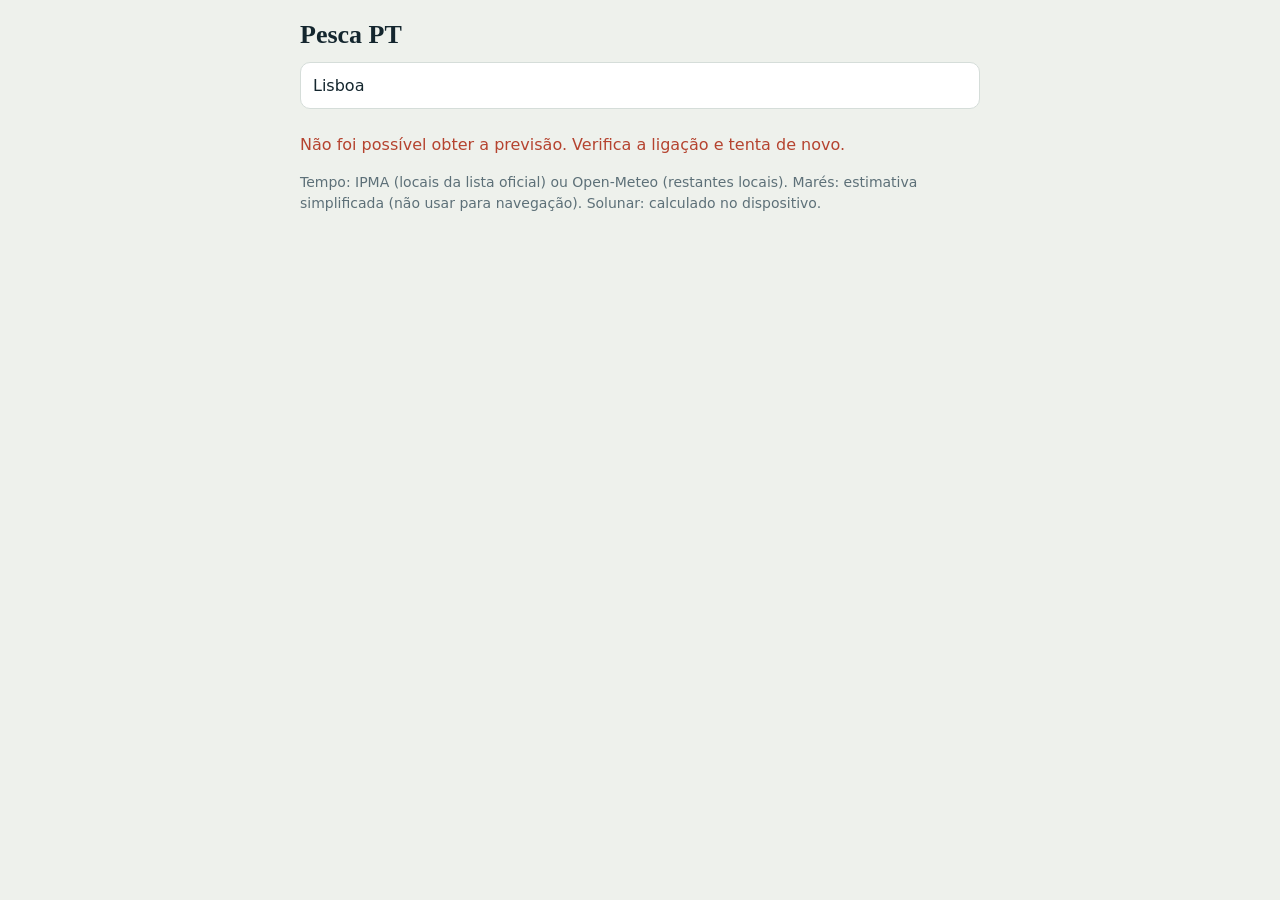
==== index.html @ e8a42cdc "Add files via upload" ====
<!DOCTYPE html>
<html lang="pt-PT">
<head>
<meta charset="utf-8">
<meta name="viewport" content="width=device-width, initial-scale=1, viewport-fit=cover">
<meta name="apple-mobile-web-app-capable" content="yes">
<title>Pesca PT</title>
<style>
:root{color-scheme:light dark;--bg:#eef1ec;--card:#fff;--ink:#14262e;--mute:#5d7078;--line:#d5ddd9;--accent:#0e6e78;--major:#e0a82e;--minor:#5fa8a0;--tide:#0e6e78;--bad:#b5432f}
@media (prefers-color-scheme:dark){:root{--bg:#0d1a20;--card:#15262e;--ink:#e6efe9;--mute:#8fa5ac;--line:#243a44;--accent:#5cc3cc;--major:#e8b84a;--minor:#4b948d;--tide:#5cc3cc;--bad:#e07a62}}
*{box-sizing:border-box}
body{margin:0;background:var(--bg);color:var(--ink);font:16px/1.45 -apple-system,"Segoe UI",system-ui,sans-serif;padding:max(14px,env(safe-area-inset-top)) 14px max(24px,env(safe-area-inset-bottom))}
main{max-width:680px;margin:0 auto}
h1{font:700 26px Georgia,"Iowan Old Style",serif;margin:6px 0 12px}
h2{font:600 17px Georgia,serif;margin:0 0 10px}
.card{background:var(--card);border:1px solid var(--line);border-radius:14px;padding:14px;margin:12px 0}
input{width:100%;font:inherit;padding:11px 12px;border-radius:10px;border:1px solid var(--line);background:var(--card);color:var(--ink)}
#res{display:flex;flex-wrap:wrap;gap:6px;margin-top:8px}
#res button,.day{font:inherit;border:1px solid var(--line);background:var(--card);color:var(--ink);border-radius:9px;padding:6px 10px;cursor:pointer}
.days{display:flex;gap:6px;overflow-x:auto;padding-bottom:4px}
.day{flex:0 0 auto;text-align:center;min-width:64px}
.day[aria-pressed=true]{background:var(--accent);color:var(--bg);border-color:var(--accent)}
.day small{display:block;opacity:.8}
.row{display:flex;justify-content:space-between;gap:10px;padding:5px 0;border-bottom:1px solid var(--line)}
.row:last-child{border:0}
.big{font:700 34px Georgia,serif}
.mute{color:var(--mute);font-size:14px}
.score{display:flex;align-items:center;gap:14px}
.ring{font:700 30px Georgia,serif;width:74px;height:74px;border-radius:50%;display:grid;place-items:center;border:5px solid var(--major)}
svg{width:100%;height:auto;display:block}
svg text{fill:var(--mute);font-size:10px}
.err{color:var(--bad)}
</style>
</head>
<body>
<main>
<h1>Pesca PT</h1>
<input id="q" placeholder="Procurar qualquer local (ex.: Porto Martins, Peniche)" autocomplete="off">
<div id="res"></div>
<div id="app"><p class="mute">A carregar locais do IPMA…</p></div>
<p class="mute">Tempo: IPMA (locais da lista oficial) ou Open-Meteo (restantes locais). Marés: estimativa simplificada (não usar para navegação). Solunar: calculado no dispositivo.</p>
</main>
<script>
const API='https://api.ipma.pt/open-data/';
const R=Math.PI/180,DAY=864e5,OBL=R*23.4397,P2=2*Math.PI,MIN5=3e5;
let locs=[],types={},winds={},cur=null,fc=[],sel=0,TZ='Europe/Lisbon',SRC='';

/* ---------- astronomia (formulas tipo SunCalc) ---------- */
const jd=t=>t/DAY-0.5+2440588-2451545;
const RA=(l,b)=>Math.atan2(Math.sin(l)*Math.cos(OBL)-Math.tan(b)*Math.sin(OBL),Math.cos(l));
const DEC=(l,b)=>Math.asin(Math.sin(b)*Math.cos(OBL)+Math.cos(b)*Math.sin(OBL)*Math.sin(l));
function state(t,lat,lon){
  const d=jd(t),M=R*(357.5291+0.98560028*d);
  const SL=M+R*(1.9148*Math.sin(M)+0.02*Math.sin(2*M))+R*102.9372+Math.PI;
  const L=R*(218.316+13.176396*d),Mm=R*(134.963+13.064993*d),F=R*(93.272+13.22935*d);
  const ml=L+R*6.289*Math.sin(Mm),mb=R*5.128*Math.sin(F);
  const st=R*(280.16+360.9856235*d)+R*lon,p=R*lat;
  const alt=(H,dc)=>Math.asin(Math.sin(p)*Math.sin(dc)+Math.cos(p)*Math.cos(dc)*Math.cos(H));
  const mH=(((st-RA(ml,mb))%P2)+P2)%P2, sH=st-RA(SL,0);
  return{mH,mAlt:alt(mH,DEC(ml,mb)),sAlt:alt(sH,DEC(SL,0)),el:ml-SL};
}
function dayData(day0,lat,lon){
  const ev={up:[],lo:[],mr:[],ms:[],sr:null,ss:null},tide=[],mh=R*0.125,sh=-R*0.833;
  let p=null;
  for(let i=0;i<=288;i++){
    const t=day0+i*MIN5,s=state(t,lat,lon);
    if(p){
      const at=f=>p.t+f*MIN5;
      if(p.mH>5&&s.mH<1)ev.up.push(at((P2-p.mH)/(s.mH+P2-p.mH)));
      if(p.mH<Math.PI&&s.mH>=Math.PI)ev.lo.push(at((Math.PI-p.mH)/(s.mH-p.mH)));
      if(p.mAlt<mh&&s.mAlt>=mh)ev.mr.push(at((mh-p.mAlt)/(s.mAlt-p.mAlt)));
      if(p.mAlt>=mh&&s.mAlt<mh)ev.ms.push(at((p.mAlt-mh)/(p.mAlt-s.mAlt)));
      if(p.sAlt<sh&&s.sAlt>=sh)ev.sr=at((sh-p.sAlt)/(s.sAlt-p.sAlt));
      if(p.sAlt>=sh&&s.sAlt<sh)ev.ss=at((p.sAlt-sh)/(p.sAlt-s.sAlt));
    }
    // mare estimada: componente lunar semi-diurna, amplitude modulada pela fase (sizigias/quadraturas)
    const A=1.2+0.55*Math.cos(2*s.el);
    tide.push({t,h:2+A*Math.cos(2*(s.mH-0.6))});
    s.t=t;p=s;
  }
  const mid=state(day0+DAY/2,lat,lon);
  return{ev,tide,el:mid.el};
}
function phaseInfo(el){
  const f=(((el/P2)%1)+1)%1,n=['Lua nova','Crescente','Quarto crescente','Gibosa crescente','Lua cheia','Gibosa minguante','Quarto minguante','Minguante'];
  return{emoji:'🌑🌒🌓🌔🌕🌖🌗🌘'[Math.round(f*8)%8],name:n[Math.round(f*8)%8],illum:Math.round((1-Math.cos(el))/2*100)};
}
function solunar(dd){
  const {ev,el}=dd,per=[];
  [...ev.up,...ev.lo].forEach(t=>per.push({a:t-36e5,b:t+36e5,k:'Maior'}));
  [...ev.mr,...ev.ms].forEach(t=>per.push({a:t-18e5,b:t+18e5,k:'Menor'}));
  const sunT=[ev.sr,ev.ss].filter(Boolean);
  let score=45+35*Math.abs(Math.cos(el));
  per.forEach(x=>{x.sun=sunT.some(s=>s>x.a-36e5&&s<x.b+36e5);if(x.sun)score+=x.k=='Maior'?10:5});
  per.sort((a,b)=>a.a-b.a);
  return{per,score:Math.min(100,Math.round(score))};
}
function extremes(tide){
  const o=[];
  for(let i=1;i<tide.length-1;i++){
    const a=tide[i-1].h,b=tide[i].h,c=tide[i+1].h;
    if(b>a&&b>=c)o.push({t:tide[i].t,k:'Preia-mar'});
    if(b<a&&b<=c)o.push({t:tide[i].t,k:'Baixa-mar'});
  }
  return o;
}

/* ---------- apresentacao ---------- */
const fmt=t=>new Date(t).toLocaleTimeString('pt-PT',{hour:'2-digit',minute:'2-digit',timeZone:TZ});
const tzFor=(lat,lon)=>lon<-24?'Atlantic/Azores':(lat<34&&lon>-18)?'Atlantic/Madeira':'Europe/Lisbon';
function tzOff(t,tz){const p=new Intl.DateTimeFormat('en-US',{timeZone:tz,hourCycle:'h23',year:'numeric',month:'numeric',day:'numeric',hour:'numeric',minute:'numeric',second:'numeric'}).formatToParts(new Date(t)).reduce((o,x)=>(o[x.type]=+x.value,o),{});return Date.UTC(p.year,p.month-1,p.day,p.hour,p.minute,p.second)-Math.floor(t/1000)*1000}
function dayStart(s,tz){const [y,m,d]=s.split('-').map(Number),g=Date.UTC(y,m-1,d);let t=g-tzOff(g,tz);return g-tzOff(t,tz)}
const dir=d=>['N','NE','E','SE','S','SO','O','NO'][Math.round(d/45)%8];
function wmo(c){return c==0?['☀️','Céu limpo']:c==1?['🌤️','Pouco nublado']:c==2?['⛅','Parcialmente nublado']:c==3?['☁️','Nublado']:[45,48].includes(c)?['🌫️','Nevoeiro']:c<60?['🌦️','Chuvisco']:c<70?['🌧️','Chuva']:c<80?['❄️','Neve']:c<90?['🌦️','Aguaceiros']:['⛈️','Trovoada']}
const emoji=id=>id==1?'☀️':[2,3,25].includes(id)?'🌤️':[4,5,24,27].includes(id)?'☁️':[6,7,12,13].includes(id)?'🌦️':id>=8&&id<=15?'🌧️':[16,17,26].includes(id)?'🌫️':[19,20,23].includes(id)?'⛈️':[18,21,22].includes(id)?'❄️':'🌥️';
const $=id=>document.getElementById(id);
async function get(u){const r=await fetch(API+u);if(!r.ok)throw new Error(r.status);return r.json()}

function chart(day0,dd,sl,today){
  const x=t=>20+(t-day0)/DAY*600,hs=dd.tide.map(p=>p.h),mn=Math.min(...hs),mx=Math.max(...hs);
  const y=h=>150-(h-mn)/((mx-mn)||1)*115;
  let s='<svg viewBox="0 0 640 180" role="img" aria-label="Maré estimada e períodos solunares">';
  sl.per.forEach(p=>{s+=`<rect x="${x(p.a)}" y="12" width="${x(p.b)-x(p.a)}" height="138" fill="var(--${p.k=='Maior'?'major':'minor'})" opacity="${p.k=='Maior'?.35:.28}"/>`});
  s+=`<polyline fill="none" stroke="var(--tide)" stroke-width="2.5" points="${dd.tide.map(p=>x(p.t).toFixed(1)+','+y(p.h).toFixed(1)).join(' ')}"/>`;
  for(let h=0;h<=24;h+=3)s+=`<text x="${20+h*25}" y="170" text-anchor="middle">${String(h%24).padStart(2,'0')}h</text>`;
  [[dd.ev.sr,'☀↑'],[dd.ev.ss,'☀↓']].forEach(([t,l])=>{if(t)s+=`<text x="${x(t)}" y="9" text-anchor="middle">${l}</text>`});
  if(today){const n=Date.now();if(n>day0&&n<day0+DAY)s+=`<line x1="${x(n)}" x2="${x(n)}" y1="12" y2="150" stroke="var(--bad)" stroke-width="1.5" stroke-dasharray="4 3"/>`}
  return s+'</svg>';
}

function render(){
  if(!cur)return;
  const f=fc[sel],day0=dayStart(f.forecastDate,TZ);
  const lat=cur.lat,lon=cur.lon,dd=dayData(day0,lat,lon),sl=solunar(dd),ph=phaseInfo(dd.el);
  const ex=extremes(dd.tide),today=sel==0;
  const days=fc.map((d,i)=>{const dt=new Date(d.forecastDate+'T12:00:00');
    return `<button class="day" aria-pressed="${i==sel}" data-i="${i}">${d.icon}<small>${dt.toLocaleDateString('pt-PT',{weekday:'short'})} ${dt.getDate()}</small></button>`}).join('');
  const label=sl.score>=75?'Muito boa':sl.score>=60?'Boa':sl.score>=45?'Razoável':'Fraca';
  $('app').innerHTML=`
  <div class="card"><h2>${cur.name}</h2><div class="mute" style="margin:-6px 0 8px">${cur.sub?cur.sub+' · ':''}fonte: ${SRC}</div><div class="days">${days}</div></div>
  <div class="card"><div style="display:flex;justify-content:space-between;align-items:center">
    <div><div class="big">${Math.round(f.tMax)}° <span class="mute">/ ${Math.round(f.tMin)}°</span></div><div>${f.desc}</div></div>
    <div style="font-size:52px">${f.icon}</div></div>
    <div class="row"><span>Vento</span><span>${f.wind}</span></div>
    <div class="row"><span>Probabilidade de chuva</span><span>${f.rain==null?'—':Math.round(f.rain)+'%'}</span></div></div>
  <div class="card"><h2>Pesca (teoria solunar)</h2>
    <div class="score"><div class="ring">${sl.score}</div><div><strong>${label}</strong><div class="mute">${ph.emoji} ${ph.name} · ${ph.illum}% iluminada</div></div></div>
    ${sl.per.map(p=>`<div class="row"><span>${p.k=='Maior'?'Período maior':'Período menor'}${p.sun?' ⭐':''}</span><span>${fmt(p.a)} – ${fmt(p.b)}</span></div>`).join('')}
    <p class="mute">⭐ coincide com o nascer ou o pôr do sol, o que reforça a janela.</p>
    <div class="row"><span>Nascer / pôr do sol</span><span>${dd.ev.sr?fmt(dd.ev.sr):'—'} / ${dd.ev.ss?fmt(dd.ev.ss):'—'}</span></div></div>
  <div class="card"><h2>Marés estimadas e janelas</h2>${chart(day0,dd,sl,today)}
    <p class="mute">Faixa dourada: período maior. Faixa verde: período menor. Linha azul: maré.</p>
    ${ex.map(e=>`<div class="row"><span>${e.k}</span><span>${fmt(e.t)}</span></div>`).join('')}</div>`;
  document.querySelectorAll('.day').forEach(b=>b.onclick=()=>{sel=+b.dataset.i;render()});
}

async function ipmaFc(id){
  const d=(await get(`forecast/meteorology/cities/daily/${id}.json`)).data;SRC='IPMA';
  return d.map(f=>({forecastDate:f.forecastDate,tMin:+f.tMin,tMax:+f.tMax,rain:+f.precipitaProb,desc:types[f.idWeatherType]||'—',icon:emoji(f.idWeatherType),wind:`${f.predWindDir} · ${winds[f.classWindSpeed]||'—'}`}));
}
async function omFc(l){
  const r=await fetch(`https://api.open-meteo.com/v1/forecast?latitude=${l.lat}&longitude=${l.lon}&daily=weather_code,temperature_2m_max,temperature_2m_min,precipitation_probability_max,wind_speed_10m_max,wind_direction_10m_dominant&timezone=${encodeURIComponent(l.tz)}&forecast_days=10`);
  if(!r.ok)throw new Error(r.status);
  const d=(await r.json()).daily;SRC='Open-Meteo';
  return d.time.map((t,i)=>{const w=wmo(d.weather_code[i]);return{forecastDate:t,tMin:d.temperature_2m_min[i],tMax:d.temperature_2m_max[i],rain:d.precipitation_probability_max[i],desc:w[1],icon:w[0],wind:`${dir(d.wind_direction_10m_dominant[i])} · ${Math.round(d.wind_speed_10m_max[i])} km/h`}});
}
async function pick(l){
  cur=l;sel=0;TZ=l.tz;$('res').innerHTML='';$('q').value=l.name;
  try{localStorage.setItem('loc2',JSON.stringify(l))}catch(e){}
  $('app').innerHTML='<p class="mute">A carregar previsão…</p>';
  let f=null;
  if(l.ipma){try{f=await ipmaFc(l.ipma)}catch(e){}}
  if(!f){try{f=await omFc(l)}catch(e){$('app').innerHTML='<p class="err">Não foi possível obter a previsão. Verifica a ligação e tenta de novo.</p>';return}}
  fc=f;render();
}
const norm=s=>s.normalize('NFD').replace(/[\u0300-\u036f]/g,'').toLowerCase();
function show(arr){
  $('res').innerHTML='';
  arr.forEach(l=>{const b=document.createElement('button');b.textContent=l.name+(l.sub?' · '+l.sub:'');b.onclick=()=>pick(l);$('res').appendChild(b)});
}
async function geo(raw,local){
  try{
    const r=await fetch(`https://geocoding-api.open-meteo.com/v1/search?name=${encodeURIComponent(raw)}&count=10&language=pt&countryCode=PT`);
    const j=await r.json();
    if($('q').value.trim()!==raw)return;
    const g=(j.results||[]).map(x=>({name:x.name,sub:[x.admin2,x.admin1].filter(Boolean).join(', '),lat:x.latitude,lon:x.longitude,tz:x.timezone||tzFor(x.latitude,x.longitude)}));
    show([...local,...g]);
    if(!local.length&&!g.length)$('res').innerHTML='<span class="mute">Sem resultados.</span>';
  }catch(e){}
}
let tm;
$('q').oninput=e=>{
  clearTimeout(tm);
  const raw=e.target.value.trim(),v=norm(raw);
  const local=v?locs.filter(l=>norm(l.name).includes(v)).slice(0,4):[];
  show(local);
  if(raw.length>=2)tm=setTimeout(()=>geo(raw,local),350);
};
(async()=>{
  const opt=async u=>{try{return(await get(u)).data}catch(e){return[]}};
  const [L,T,W]=await Promise.all([opt('distrits-islands.json'),opt('weather-type-classe.json'),opt('wind-speed-daily-classe.json')]);
  locs=L.map(l=>({name:l.local,sub:'IPMA',lat:+l.latitude,lon:+l.longitude,ipma:l.globalIdLocal,tz:tzFor(+l.latitude,+l.longitude)})).sort((a,b)=>a.name.localeCompare(b.name,'pt'));
  T.forEach(t=>types[+t.idWeatherType]=t.descWeatherTypePT);
  W.forEach(w=>winds[w.classWindSpeed]=w.descClassWindSpeedDailyPT);
  let last=null;try{last=JSON.parse(localStorage.getItem('loc2'))}catch(e){}
  pick(last||locs.find(l=>l.ipma==1110600)||{name:'Lisboa',sub:'',lat:38.72,lon:-9.14,tz:'Europe/Lisbon'});
})();
</script>
</body>
</html>
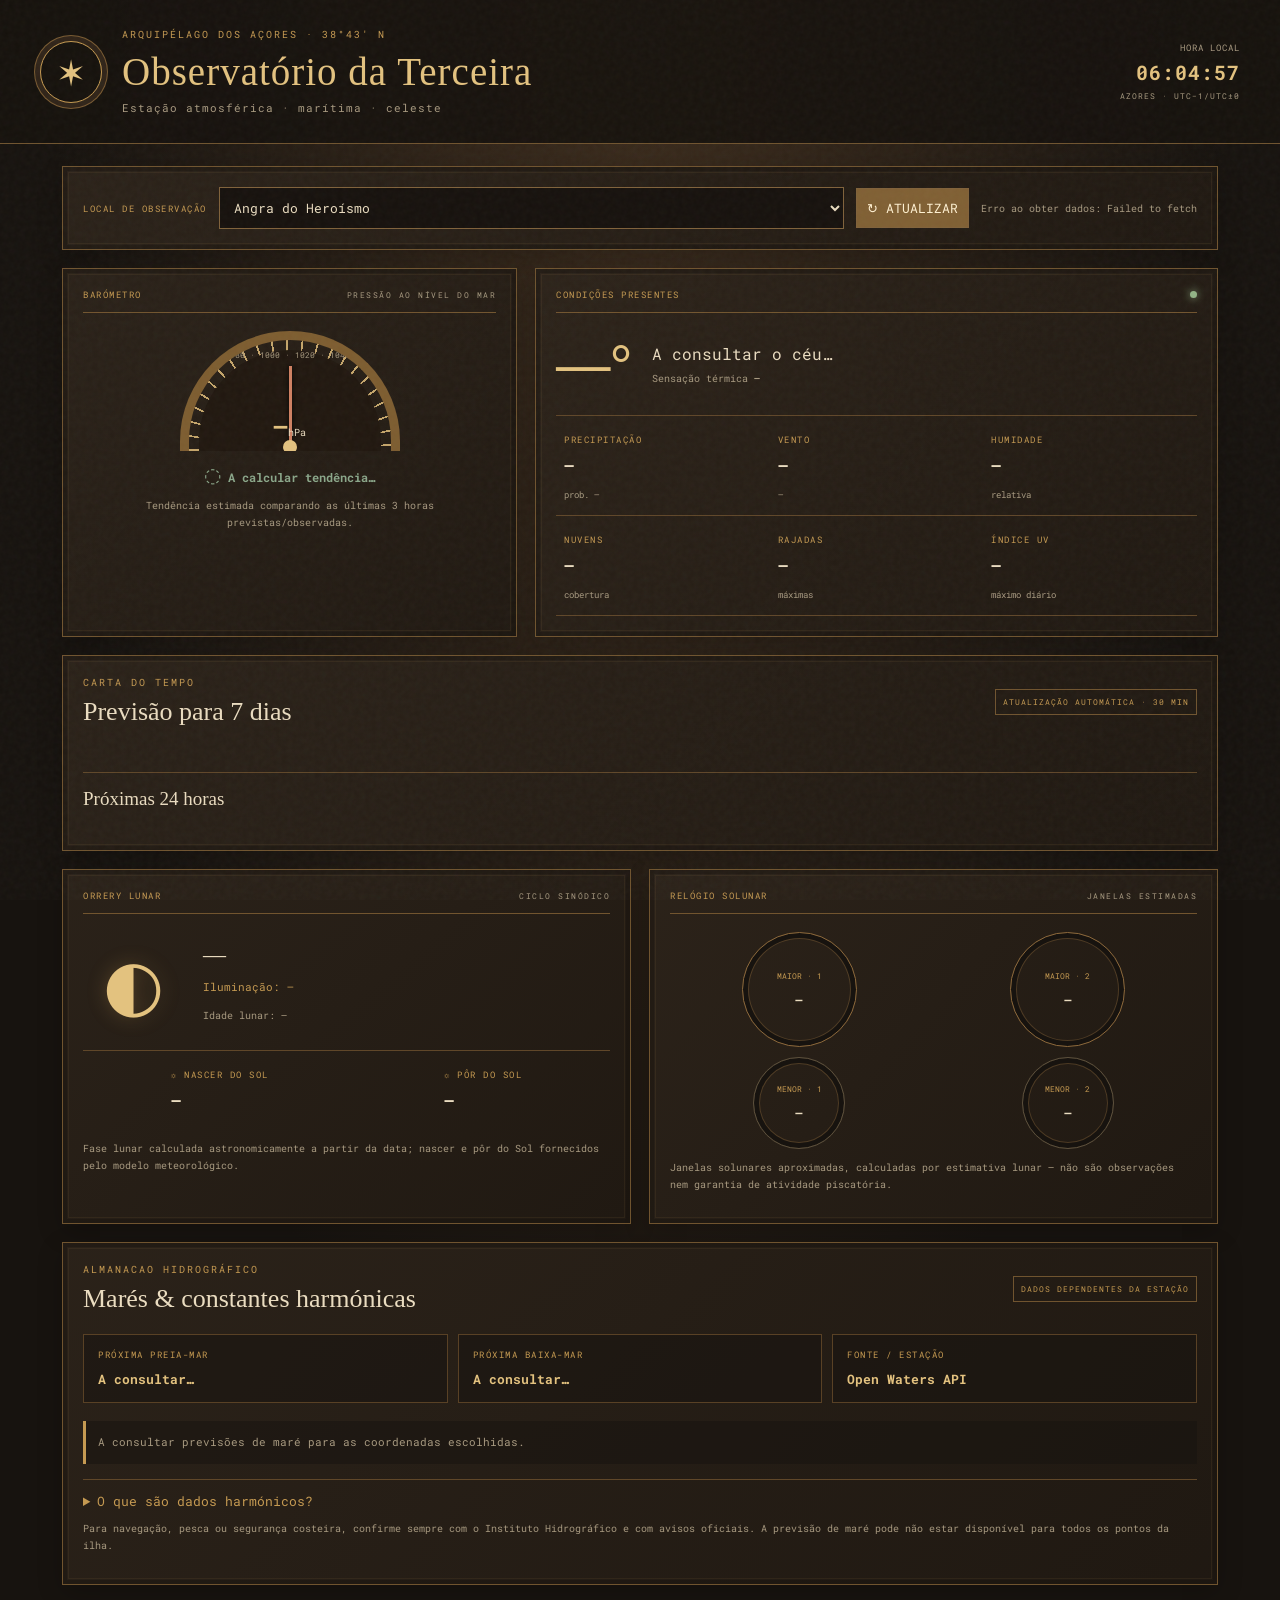
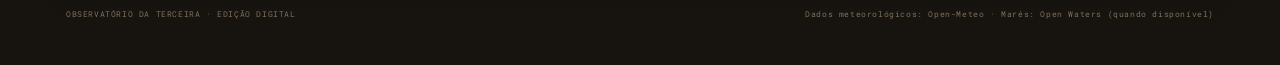
==== commit e13a9437: "Add files via upload" ====
--- a/index.html
+++ b/index.html
@@ -1,210 +1,78 @@
-<!DOCTYPE html>
+<!doctype html>
 <html lang="pt-PT">
 <head>
-<meta charset="utf-8">
-<meta name="viewport" content="width=device-width, initial-scale=1, viewport-fit=cover">
-<meta name="apple-mobile-web-app-capable" content="yes">
-<title>Pesca PT</title>
-<style>
-:root{color-scheme:light dark;--bg:#eef1ec;--card:#fff;--ink:#14262e;--mute:#5d7078;--line:#d5ddd9;--accent:#0e6e78;--major:#e0a82e;--minor:#5fa8a0;--tide:#0e6e78;--bad:#b5432f}
-@media (prefers-color-scheme:dark){:root{--bg:#0d1a20;--card:#15262e;--ink:#e6efe9;--mute:#8fa5ac;--line:#243a44;--accent:#5cc3cc;--major:#e8b84a;--minor:#4b948d;--tide:#5cc3cc;--bad:#e07a62}}
-*{box-sizing:border-box}
-body{margin:0;background:var(--bg);color:var(--ink);font:16px/1.45 -apple-system,"Segoe UI",system-ui,sans-serif;padding:max(14px,env(safe-area-inset-top)) 14px max(24px,env(safe-area-inset-bottom))}
-main{max-width:680px;margin:0 auto}
-h1{font:700 26px Georgia,"Iowan Old Style",serif;margin:6px 0 12px}
-h2{font:600 17px Georgia,serif;margin:0 0 10px}
-.card{background:var(--card);border:1px solid var(--line);border-radius:14px;padding:14px;margin:12px 0}
-input{width:100%;font:inherit;padding:11px 12px;border-radius:10px;border:1px solid var(--line);background:var(--card);color:var(--ink)}
-#res{display:flex;flex-wrap:wrap;gap:6px;margin-top:8px}
-#res button,.day{font:inherit;border:1px solid var(--line);background:var(--card);color:var(--ink);border-radius:9px;padding:6px 10px;cursor:pointer}
-.days{display:flex;gap:6px;overflow-x:auto;padding-bottom:4px}
-.day{flex:0 0 auto;text-align:center;min-width:64px}
-.day[aria-pressed=true]{background:var(--accent);color:var(--bg);border-color:var(--accent)}
-.day small{display:block;opacity:.8}
-.row{display:flex;justify-content:space-between;gap:10px;padding:5px 0;border-bottom:1px solid var(--line)}
-.row:last-child{border:0}
-.big{font:700 34px Georgia,serif}
-.mute{color:var(--mute);font-size:14px}
-.score{display:flex;align-items:center;gap:14px}
-.ring{font:700 30px Georgia,serif;width:74px;height:74px;border-radius:50%;display:grid;place-items:center;border:5px solid var(--major)}
-svg{width:100%;height:auto;display:block}
-svg text{fill:var(--mute);font-size:10px}
-.err{color:var(--bad)}
-</style>
+<meta charset="utf-8"><meta name="viewport" content="width=device-width,initial-scale=1">
+<meta name="theme-color" content="#211811">
+<title>Observatório da Terceira — Estação Atmosférica</title>
+<link rel="preconnect" href="https://fonts.googleapis.com">
+<link href="https://fonts.googleapis.com/css2?family=IM+Fell+English+SC&family=Roboto+Mono:wght@400;600&display=swap" rel="stylesheet">
+<link rel="stylesheet" href="style.css">
 </head>
 <body>
+<div class="grain"></div>
+<header class="top">
+  <div class="sigil">✶</div><div><p class="eyebrow">ARQUIPÉLAGO DOS AÇORES · 38°43′ N</p><h1>Observatório da Terceira</h1><p class="subtitle">Estação atmosférica · marítima · celeste</p></div>
+  <div class="clockbox"><span>HORA LOCAL</span><strong id="clock">—</strong><small>AZORES · UTC−1/UTC±0</small></div>
+</header>
 <main>
-<h1>Pesca PT</h1>
-<input id="q" placeholder="Procurar qualquer local (ex.: Porto Martins, Peniche)" autocomplete="off">
-<div id="res"></div>
-<div id="app"><p class="mute">A carregar locais do IPMA…</p></div>
-<p class="mute">Tempo: IPMA (locais da lista oficial) ou Open-Meteo (restantes locais). Marés: estimativa simplificada (não usar para navegação). Solunar: calculado no dispositivo.</p>
+<section class="toolbar panel">
+ <label for="place">LOCAL DE OBSERVAÇÃO</label>
+ <select id="place">
+  <option value="38.722,-27.220">Angra do Heroísmo</option><option value="38.754,-27.087">Praia da Vitória</option>
+  <option value="38.766,-27.360">Serra de Santa Bárbara</option><option value="38.681,-27.365">São Mateus</option>
+  <option value="38.735,-27.285">Cinco Ribeiras</option><option value="38.783,-27.170">Lajes</option>
+  <option value="38.740,-27.190">Porto Judeu</option><option value="38.792,-27.330">Biscoitos</option>
+  <option value="38.700,-27.250">Feteira</option><option value="custom">Coordenadas próprias…</option>
+ </select>
+ <div id="customBox" hidden><input id="lat" type="number" step="0.001" placeholder="Latitude"><input id="lon" type="number" step="0.001" placeholder="Longitude"><button id="goCustom">IR</button></div>
+ <button id="refresh" class="brass">↻ ATUALIZAR</button><span id="updated" class="muted">A preparar instrumentos…</span>
+</section>
+<section class="hero-grid">
+ <article class="panel pressure">
+  <div class="panel-title"><span>BARÓMETRO</span><span class="tiny">PRESSÃO AO NÍVEL DO MAR</span></div>
+  <div class="gauge"><div class="gauge-ticks">980 · 1000 · 1020 · 1040</div><div class="needle" id="needle"></div><div class="hub"></div><div class="gauge-value"><strong id="pressure">—</strong><small>hPa</small></div></div>
+  <div class="pressure-trend"><span id="trendIcon">◌</span><strong id="trend">A calcular tendência…</strong></div>
+  <p class="hint">Tendência estimada comparando as últimas 3 horas previstas/observadas.</p>
+ </article>
+ <article class="panel now">
+  <div class="panel-title"><span>CONDIÇÕES PRESENTES</span><span class="live-dot"></span></div>
+  <div class="temp"><strong id="temp">—°</strong><div><span id="summary">A consultar o céu…</span><small>Sensação térmica <b id="feels">—</b></small></div></div>
+  <div class="metrics">
+   <div><span>PRECIPITAÇÃO</span><strong id="precip">—</strong><small id="rainprob">prob. —</small></div>
+   <div><span>VENTO</span><strong id="wind">—</strong><small id="winddir">—</small></div>
+   <div><span>HUMIDADE</span><strong id="humidity">—</strong><small>relativa</small></div>
+   <div><span>NUVENS</span><strong id="cloud">—</strong><small>cobertura</small></div>
+   <div><span>RAJADAS</span><strong id="gust">—</strong><small>máximas</small></div>
+   <div><span>ÍNDICE UV</span><strong id="uv">—</strong><small>máximo diário</small></div>
+  </div>
+ </article>
+</section>
+<section class="panel forecast">
+ <div class="section-heading"><div><p class="eyebrow">CARTA DO TEMPO</p><h2>Previsão para 7 dias</h2></div><span class="badge">ATUALIZAÇÃO AUTOMÁTICA · 30 MIN</span></div>
+ <div id="days" class="days"></div>
+ <div class="hourly-wrap"><h3>Próximas 24 horas</h3><div id="hours" class="hours"></div></div>
+</section>
+<section class="lower-grid">
+ <article class="panel moon">
+  <div class="panel-title"><span>ORRERY LUNAR</span><span class="tiny">CICLO SINÓDICO</span></div>
+  <div class="moonrow"><div id="moonIcon" class="moon-icon">◐</div><div><h2 id="moonPhase">—</h2><p id="moonIllum">Iluminação: —</p><small id="moonAge">Idade lunar: —</small></div></div>
+  <div class="rule"></div><div class="sunmoon"><div><span>☼ NASCER DO SOL</span><strong id="sunrise">—</strong></div><div><span>☼ PÔR DO SOL</span><strong id="sunset">—</strong></div></div>
+  <p class="hint">Fase lunar calculada astronomicamente a partir da data; nascer e pôr do Sol fornecidos pelo modelo meteorológico.</p>
+ </article>
+ <article class="panel solunar">
+  <div class="panel-title"><span>RELÓGIO SOLUNAR</span><span class="tiny">JANELAS ESTIMADAS</span></div>
+  <div class="solunar-grid"><div class="dial"><span>MAIOR · 1</span><strong id="major1">—</strong></div><div class="dial"><span>MAIOR · 2</span><strong id="major2">—</strong></div><div class="dial minor"><span>MENOR · 1</span><strong id="minor1">—</strong></div><div class="dial minor"><span>MENOR · 2</span><strong id="minor2">—</strong></div></div>
+  <p class="hint">Janelas solunares aproximadas, calculadas por estimativa lunar — não são observações nem garantia de atividade piscatória.</p>
+ </article>
+</section>
+<section class="panel tides">
+ <div class="section-heading"><div><p class="eyebrow">ALMANACAO HIDROGRÁFICO</p><h2>Marés & constantes harmónicas</h2></div><span class="badge">DADOS DEPENDENTES DA ESTAÇÃO</span></div>
+ <div class="tide-summary"><div><span>PRÓXIMA PREIA-MAR</span><strong id="highTide">A consultar…</strong></div><div><span>PRÓXIMA BAIXA-MAR</span><strong id="lowTide">A consultar…</strong></div><div><span>FONTE / ESTAÇÃO</span><strong id="tideStation">Open Waters API</strong></div></div>
+ <div id="tideNote" class="notice">A consultar previsões de maré para as coordenadas escolhidas.</div>
+ <details><summary>O que são dados harmónicos?</summary><p>As previsões harmónicas usam constituintes (por exemplo M₂, S₂, K₁ e O₁), cada um com amplitude e fase, para estimar a altura da maré ao longo do tempo. A cobertura e a qualidade variam por local. Esta interface só mostrará constantes quando a API devolver dados válidos; não inventa constantes para locais sem estação/modelo.</p><div id="harmonics" class="harmonics">Sem dados harmónicos disponíveis.</div></details>
+ <p class="hint">Para navegação, pesca ou segurança costeira, confirme sempre com o Instituto Hidrográfico e com avisos oficiais. A previsão de maré pode não estar disponível para todos os pontos da ilha.</p>
+</section>
+<footer><span>OBSERVATÓRIO DA TERCEIRA · EDIÇÃO DIGITAL</span><span>Dados meteorológicos: Open-Meteo · Marés: Open Waters (quando disponível)</span></footer>
 </main>
-<script>
-const API='https://api.ipma.pt/open-data/';
-const R=Math.PI/180,DAY=864e5,OBL=R*23.4397,P2=2*Math.PI,MIN5=3e5;
-let locs=[],types={},winds={},cur=null,fc=[],sel=0,TZ='Europe/Lisbon',SRC='';
-
-/* ---------- astronomia (formulas tipo SunCalc) ---------- */
-const jd=t=>t/DAY-0.5+2440588-2451545;
-const RA=(l,b)=>Math.atan2(Math.sin(l)*Math.cos(OBL)-Math.tan(b)*Math.sin(OBL),Math.cos(l));
-const DEC=(l,b)=>Math.asin(Math.sin(b)*Math.cos(OBL)+Math.cos(b)*Math.sin(OBL)*Math.sin(l));
-function state(t,lat,lon){
-  const d=jd(t),M=R*(357.5291+0.98560028*d);
-  const SL=M+R*(1.9148*Math.sin(M)+0.02*Math.sin(2*M))+R*102.9372+Math.PI;
-  const L=R*(218.316+13.176396*d),Mm=R*(134.963+13.064993*d),F=R*(93.272+13.22935*d);
-  const ml=L+R*6.289*Math.sin(Mm),mb=R*5.128*Math.sin(F);
-  const st=R*(280.16+360.9856235*d)+R*lon,p=R*lat;
-  const alt=(H,dc)=>Math.asin(Math.sin(p)*Math.sin(dc)+Math.cos(p)*Math.cos(dc)*Math.cos(H));
-  const mH=(((st-RA(ml,mb))%P2)+P2)%P2, sH=st-RA(SL,0);
-  return{mH,mAlt:alt(mH,DEC(ml,mb)),sAlt:alt(sH,DEC(SL,0)),el:ml-SL};
-}
-function dayData(day0,lat,lon){
-  const ev={up:[],lo:[],mr:[],ms:[],sr:null,ss:null},tide=[],mh=R*0.125,sh=-R*0.833;
-  let p=null;
-  for(let i=0;i<=288;i++){
-    const t=day0+i*MIN5,s=state(t,lat,lon);
-    if(p){
-      const at=f=>p.t+f*MIN5;
-      if(p.mH>5&&s.mH<1)ev.up.push(at((P2-p.mH)/(s.mH+P2-p.mH)));
-      if(p.mH<Math.PI&&s.mH>=Math.PI)ev.lo.push(at((Math.PI-p.mH)/(s.mH-p.mH)));
-      if(p.mAlt<mh&&s.mAlt>=mh)ev.mr.push(at((mh-p.mAlt)/(s.mAlt-p.mAlt)));
-      if(p.mAlt>=mh&&s.mAlt<mh)ev.ms.push(at((p.mAlt-mh)/(p.mAlt-s.mAlt)));
-      if(p.sAlt<sh&&s.sAlt>=sh)ev.sr=at((sh-p.sAlt)/(s.sAlt-p.sAlt));
-      if(p.sAlt>=sh&&s.sAlt<sh)ev.ss=at((p.sAlt-sh)/(p.sAlt-s.sAlt));
-    }
-    // mare estimada: componente lunar semi-diurna, amplitude modulada pela fase (sizigias/quadraturas)
-    const A=1.2+0.55*Math.cos(2*s.el);
-    tide.push({t,h:2+A*Math.cos(2*(s.mH-0.6))});
-    s.t=t;p=s;
-  }
-  const mid=state(day0+DAY/2,lat,lon);
-  return{ev,tide,el:mid.el};
-}
-function phaseInfo(el){
-  const f=(((el/P2)%1)+1)%1,n=['Lua nova','Crescente','Quarto crescente','Gibosa crescente','Lua cheia','Gibosa minguante','Quarto minguante','Minguante'];
-  return{emoji:'🌑🌒🌓🌔🌕🌖🌗🌘'[Math.round(f*8)%8],name:n[Math.round(f*8)%8],illum:Math.round((1-Math.cos(el))/2*100)};
-}
-function solunar(dd){
-  const {ev,el}=dd,per=[];
-  [...ev.up,...ev.lo].forEach(t=>per.push({a:t-36e5,b:t+36e5,k:'Maior'}));
-  [...ev.mr,...ev.ms].forEach(t=>per.push({a:t-18e5,b:t+18e5,k:'Menor'}));
-  const sunT=[ev.sr,ev.ss].filter(Boolean);
-  let score=45+35*Math.abs(Math.cos(el));
-  per.forEach(x=>{x.sun=sunT.some(s=>s>x.a-36e5&&s<x.b+36e5);if(x.sun)score+=x.k=='Maior'?10:5});
-  per.sort((a,b)=>a.a-b.a);
-  return{per,score:Math.min(100,Math.round(score))};
-}
-function extremes(tide){
-  const o=[];
-  for(let i=1;i<tide.length-1;i++){
-    const a=tide[i-1].h,b=tide[i].h,c=tide[i+1].h;
-    if(b>a&&b>=c)o.push({t:tide[i].t,k:'Preia-mar'});
-    if(b<a&&b<=c)o.push({t:tide[i].t,k:'Baixa-mar'});
-  }
-  return o;
-}
-
-/* ---------- apresentacao ---------- */
-const fmt=t=>new Date(t).toLocaleTimeString('pt-PT',{hour:'2-digit',minute:'2-digit',timeZone:TZ});
-const tzFor=(lat,lon)=>lon<-24?'Atlantic/Azores':(lat<34&&lon>-18)?'Atlantic/Madeira':'Europe/Lisbon';
-function tzOff(t,tz){const p=new Intl.DateTimeFormat('en-US',{timeZone:tz,hourCycle:'h23',year:'numeric',month:'numeric',day:'numeric',hour:'numeric',minute:'numeric',second:'numeric'}).formatToParts(new Date(t)).reduce((o,x)=>(o[x.type]=+x.value,o),{});return Date.UTC(p.year,p.month-1,p.day,p.hour,p.minute,p.second)-Math.floor(t/1000)*1000}
-function dayStart(s,tz){const [y,m,d]=s.split('-').map(Number),g=Date.UTC(y,m-1,d);let t=g-tzOff(g,tz);return g-tzOff(t,tz)}
-const dir=d=>['N','NE','E','SE','S','SO','O','NO'][Math.round(d/45)%8];
-function wmo(c){return c==0?['☀️','Céu limpo']:c==1?['🌤️','Pouco nublado']:c==2?['⛅','Parcialmente nublado']:c==3?['☁️','Nublado']:[45,48].includes(c)?['🌫️','Nevoeiro']:c<60?['🌦️','Chuvisco']:c<70?['🌧️','Chuva']:c<80?['❄️','Neve']:c<90?['🌦️','Aguaceiros']:['⛈️','Trovoada']}
-const emoji=id=>id==1?'☀️':[2,3,25].includes(id)?'🌤️':[4,5,24,27].includes(id)?'☁️':[6,7,12,13].includes(id)?'🌦️':id>=8&&id<=15?'🌧️':[16,17,26].includes(id)?'🌫️':[19,20,23].includes(id)?'⛈️':[18,21,22].includes(id)?'❄️':'🌥️';
-const $=id=>document.getElementById(id);
-async function get(u){const r=await fetch(API+u);if(!r.ok)throw new Error(r.status);return r.json()}
-
-function chart(day0,dd,sl,today){
-  const x=t=>20+(t-day0)/DAY*600,hs=dd.tide.map(p=>p.h),mn=Math.min(...hs),mx=Math.max(...hs);
-  const y=h=>150-(h-mn)/((mx-mn)||1)*115;
-  let s='<svg viewBox="0 0 640 180" role="img" aria-label="Maré estimada e períodos solunares">';
-  sl.per.forEach(p=>{s+=`<rect x="${x(p.a)}" y="12" width="${x(p.b)-x(p.a)}" height="138" fill="var(--${p.k=='Maior'?'major':'minor'})" opacity="${p.k=='Maior'?.35:.28}"/>`});
-  s+=`<polyline fill="none" stroke="var(--tide)" stroke-width="2.5" points="${dd.tide.map(p=>x(p.t).toFixed(1)+','+y(p.h).toFixed(1)).join(' ')}"/>`;
-  for(let h=0;h<=24;h+=3)s+=`<text x="${20+h*25}" y="170" text-anchor="middle">${String(h%24).padStart(2,'0')}h</text>`;
-  [[dd.ev.sr,'☀↑'],[dd.ev.ss,'☀↓']].forEach(([t,l])=>{if(t)s+=`<text x="${x(t)}" y="9" text-anchor="middle">${l}</text>`});
-  if(today){const n=Date.now();if(n>day0&&n<day0+DAY)s+=`<line x1="${x(n)}" x2="${x(n)}" y1="12" y2="150" stroke="var(--bad)" stroke-width="1.5" stroke-dasharray="4 3"/>`}
-  return s+'</svg>';
-}
-
-function render(){
-  if(!cur)return;
-  const f=fc[sel],day0=dayStart(f.forecastDate,TZ);
-  const lat=cur.lat,lon=cur.lon,dd=dayData(day0,lat,lon),sl=solunar(dd),ph=phaseInfo(dd.el);
-  const ex=extremes(dd.tide),today=sel==0;
-  const days=fc.map((d,i)=>{const dt=new Date(d.forecastDate+'T12:00:00');
-    return `<button class="day" aria-pressed="${i==sel}" data-i="${i}">${d.icon}<small>${dt.toLocaleDateString('pt-PT',{weekday:'short'})} ${dt.getDate()}</small></button>`}).join('');
-  const label=sl.score>=75?'Muito boa':sl.score>=60?'Boa':sl.score>=45?'Razoável':'Fraca';
-  $('app').innerHTML=`
-  <div class="card"><h2>${cur.name}</h2><div class="mute" style="margin:-6px 0 8px">${cur.sub?cur.sub+' · ':''}fonte: ${SRC}</div><div class="days">${days}</div></div>
-  <div class="card"><div style="display:flex;justify-content:space-between;align-items:center">
-    <div><div class="big">${Math.round(f.tMax)}° <span class="mute">/ ${Math.round(f.tMin)}°</span></div><div>${f.desc}</div></div>
-    <div style="font-size:52px">${f.icon}</div></div>
-    <div class="row"><span>Vento</span><span>${f.wind}</span></div>
-    <div class="row"><span>Probabilidade de chuva</span><span>${f.rain==null?'—':Math.round(f.rain)+'%'}</span></div></div>
-  <div class="card"><h2>Pesca (teoria solunar)</h2>
-    <div class="score"><div class="ring">${sl.score}</div><div><strong>${label}</strong><div class="mute">${ph.emoji} ${ph.name} · ${ph.illum}% iluminada</div></div></div>
-    ${sl.per.map(p=>`<div class="row"><span>${p.k=='Maior'?'Período maior':'Período menor'}${p.sun?' ⭐':''}</span><span>${fmt(p.a)} – ${fmt(p.b)}</span></div>`).join('')}
-    <p class="mute">⭐ coincide com o nascer ou o pôr do sol, o que reforça a janela.</p>
-    <div class="row"><span>Nascer / pôr do sol</span><span>${dd.ev.sr?fmt(dd.ev.sr):'—'} / ${dd.ev.ss?fmt(dd.ev.ss):'—'}</span></div></div>
-  <div class="card"><h2>Marés estimadas e janelas</h2>${chart(day0,dd,sl,today)}
-    <p class="mute">Faixa dourada: período maior. Faixa verde: período menor. Linha azul: maré.</p>
-    ${ex.map(e=>`<div class="row"><span>${e.k}</span><span>${fmt(e.t)}</span></div>`).join('')}</div>`;
-  document.querySelectorAll('.day').forEach(b=>b.onclick=()=>{sel=+b.dataset.i;render()});
-}
-
-async function ipmaFc(id){
-  const d=(await get(`forecast/meteorology/cities/daily/${id}.json`)).data;SRC='IPMA';
-  return d.map(f=>({forecastDate:f.forecastDate,tMin:+f.tMin,tMax:+f.tMax,rain:+f.precipitaProb,desc:types[f.idWeatherType]||'—',icon:emoji(f.idWeatherType),wind:`${f.predWindDir} · ${winds[f.classWindSpeed]||'—'}`}));
-}
-async function omFc(l){
-  const r=await fetch(`https://api.open-meteo.com/v1/forecast?latitude=${l.lat}&longitude=${l.lon}&daily=weather_code,temperature_2m_max,temperature_2m_min,precipitation_probability_max,wind_speed_10m_max,wind_direction_10m_dominant&timezone=${encodeURIComponent(l.tz)}&forecast_days=10`);
-  if(!r.ok)throw new Error(r.status);
-  const d=(await r.json()).daily;SRC='Open-Meteo';
-  return d.time.map((t,i)=>{const w=wmo(d.weather_code[i]);return{forecastDate:t,tMin:d.temperature_2m_min[i],tMax:d.temperature_2m_max[i],rain:d.precipitation_probability_max[i],desc:w[1],icon:w[0],wind:`${dir(d.wind_direction_10m_dominant[i])} · ${Math.round(d.wind_speed_10m_max[i])} km/h`}});
-}
-async function pick(l){
-  cur=l;sel=0;TZ=l.tz;$('res').innerHTML='';$('q').value=l.name;
-  try{localStorage.setItem('loc2',JSON.stringify(l))}catch(e){}
-  $('app').innerHTML='<p class="mute">A carregar previsão…</p>';
-  let f=null;
-  if(l.ipma){try{f=await ipmaFc(l.ipma)}catch(e){}}
-  if(!f){try{f=await omFc(l)}catch(e){$('app').innerHTML='<p class="err">Não foi possível obter a previsão. Verifica a ligação e tenta de novo.</p>';return}}
-  fc=f;render();
-}
-const norm=s=>s.normalize('NFD').replace(/[\u0300-\u036f]/g,'').toLowerCase();
-function show(arr){
-  $('res').innerHTML='';
-  arr.forEach(l=>{const b=document.createElement('button');b.textContent=l.name+(l.sub?' · '+l.sub:'');b.onclick=()=>pick(l);$('res').appendChild(b)});
-}
-async function geo(raw,local){
-  try{
-    const r=await fetch(`https://geocoding-api.open-meteo.com/v1/search?name=${encodeURIComponent(raw)}&count=10&language=pt&countryCode=PT`);
-    const j=await r.json();
-    if($('q').value.trim()!==raw)return;
-    const g=(j.results||[]).map(x=>({name:x.name,sub:[x.admin2,x.admin1].filter(Boolean).join(', '),lat:x.latitude,lon:x.longitude,tz:x.timezone||tzFor(x.latitude,x.longitude)}));
-    show([...local,...g]);
-    if(!local.length&&!g.length)$('res').innerHTML='<span class="mute">Sem resultados.</span>';
-  }catch(e){}
-}
-let tm;
-$('q').oninput=e=>{
-  clearTimeout(tm);
-  const raw=e.target.value.trim(),v=norm(raw);
-  const local=v?locs.filter(l=>norm(l.name).includes(v)).slice(0,4):[];
-  show(local);
-  if(raw.length>=2)tm=setTimeout(()=>geo(raw,local),350);
-};
-(async()=>{
-  const opt=async u=>{try{return(await get(u)).data}catch(e){return[]}};
-  const [L,T,W]=await Promise.all([opt('distrits-islands.json'),opt('weather-type-classe.json'),opt('wind-speed-daily-classe.json')]);
-  locs=L.map(l=>({name:l.local,sub:'IPMA',lat:+l.latitude,lon:+l.longitude,ipma:l.globalIdLocal,tz:tzFor(+l.latitude,+l.longitude)})).sort((a,b)=>a.name.localeCompare(b.name,'pt'));
-  T.forEach(t=>types[+t.idWeatherType]=t.descWeatherTypePT);
-  W.forEach(w=>winds[w.classWindSpeed]=w.descClassWindSpeedDailyPT);
-  let last=null;try{last=JSON.parse(localStorage.getItem('loc2'))}catch(e){}
-  pick(last||locs.find(l=>l.ipma==1110600)||{name:'Lisboa',sub:'',lat:38.72,lon:-9.14,tz:'Europe/Lisbon'});
-})();
-</script>
-</body>
-</html>
+<script src="app.js"></script>
+</body></html>
--- a/style.css
+++ b/style.css
@@ -0,0 +1,5 @@
+:root{--bg:#17130f;--panel:#282018;--panel2:#211a14;--brass:#c59a52;--gold:#e3c27f;--cream:#eadcc0;--muted:#a89a80;--line:#70542f;--green:#8ba78a;--red:#cf8062}
+*{box-sizing:border-box}body{margin:0;background:radial-gradient(ellipse at top,#3b2b1c 0,#17130f 65%);color:var(--cream);font-family:'Roboto Mono',monospace;font-size:13px;min-height:100vh}.grain{pointer-events:none;position:fixed;inset:0;opacity:.08;z-index:5;background-image:url("data:image/svg+xml,%3Csvg viewBox='0 0 180 180' xmlns='http://www.w3.org/2000/svg'%3E%3Cfilter id='n'%3E%3CfeTurbulence type='fractalNoise' baseFrequency='.9' numOctaves='3' stitchTiles='stitch'/%3E%3C/filter%3E%3Crect width='100%25' height='100%25' filter='url(%23n)' opacity='.45'/%3E%3C/svg%3E")}
+.top{display:flex;align-items:center;gap:20px;padding:28px max(22px,calc((100vw - 1200px)/2));border-bottom:1px solid var(--line);background:#17120ee8}.sigil{width:62px;height:62px;border:1px solid var(--brass);border-radius:50%;display:grid;place-items:center;color:var(--gold);font-size:36px;box-shadow:0 0 0 5px #302419,0 0 0 6px #7a5b32}.eyebrow{font-size:10px;letter-spacing:2px;color:var(--brass);margin:0 0 8px}h1,h2,h3{font-family:'IM Fell English SC',Georgia,serif;font-weight:400;margin:0}h1{font-size:clamp(25px,4vw,39px);letter-spacing:1px;color:var(--gold)}.subtitle{color:var(--muted);margin:6px 0 0;letter-spacing:1px;font-size:11px}.clockbox{margin-left:auto;text-align:right;display:grid;gap:6px;color:var(--muted);font-size:9px;letter-spacing:1px}.clockbox strong{font-size:20px;color:var(--gold)}main{max-width:1200px;padding:22px;margin:auto}.panel{background:linear-gradient(135deg,#2c231aee,#201912f5);border:1px solid var(--line);box-shadow:inset 0 0 0 4px #17130d66,0 8px 24px #0003;position:relative;padding:20px}.panel:before{content:"";position:absolute;inset:5px;border:1px solid #8a683b22;pointer-events:none}.toolbar{display:flex;align-items:center;gap:12px;flex-wrap:wrap;margin-bottom:18px}.toolbar label,.panel-title,.metrics span,.sunmoon span,.tide-summary span{font-size:9px;letter-spacing:1.5px;color:var(--brass)}select,input,button{font:inherit;color:var(--cream);background:#17120e;border:1px solid #80623b;padding:10px}select{min-width:230px;flex:1}button{cursor:pointer}.brass{background:#806034;color:#fff1d2}.muted,.hint{color:var(--muted);font-size:10px;line-height:1.7}.hero-grid{display:grid;grid-template-columns:.8fr 1.2fr;gap:18px}.panel-title{display:flex;justify-content:space-between;align-items:center;border-bottom:1px solid #72552f;padding-bottom:12px}.tiny{font-size:8px;color:var(--muted)}.gauge{width:220px;height:120px;margin:18px auto 6px;position:relative;border:9px solid #7d5d30;border-bottom:0;border-radius:130px 130px 0 0;background:repeating-conic-gradient(from 270deg at 50% 100%,#c4a56b 0deg 1deg,transparent 1deg 8deg);overflow:hidden}.gauge:after{content:"";position:absolute;inset:10px 10px 0;background:#211810;border-radius:110px 110px 0 0}.gauge-ticks{position:absolute;z-index:2;top:10px;left:0;right:0;text-align:center;font-size:8px;color:var(--muted)}.needle{position:absolute;z-index:3;width:3px;height:85px;background:var(--red);bottom:0;left:calc(50% - 1px);transform-origin:bottom;transform:rotate(0deg);box-shadow:0 0 5px #000}.hub{position:absolute;z-index:4;width:14px;height:14px;background:var(--gold);border-radius:50%;bottom:-3px;left:calc(50% - 7px)}.gauge-value{position:absolute;z-index:4;bottom:8px;left:0;right:0;text-align:center}.gauge-value strong{font-size:25px;color:var(--gold)}.gauge-value small{font-size:10px}.pressure-trend{text-align:center;color:var(--green);font-size:12px;margin-top:10px}.pressure-trend span{font-size:20px;margin-right:7px}.pressure .hint{text-align:center}.temp{display:flex;align-items:center;gap:20px;padding:20px 0}.temp>strong{font-size:54px;color:var(--gold);font-family:'IM Fell English SC',serif}.temp div{display:grid;gap:8px}.temp div span{font-size:16px}.temp small{font-size:10px;color:var(--muted)}.metrics{display:grid;grid-template-columns:repeat(3,1fr);border-top:1px solid #604729}.metrics>div{padding:13px 8px;border-bottom:1px solid #604729}.metrics strong{display:block;font-size:17px;color:var(--cream);margin:7px 0}.metrics small{font-size:9px;color:var(--muted)}.live-dot{width:7px;height:7px;border-radius:50%;background:#92b486;box-shadow:0 0 9px #92b486}.forecast,.tides{margin-top:18px}.section-heading{display:flex;justify-content:space-between;align-items:center;gap:15px;margin-bottom:20px}.section-heading h2{font-size:26px}.badge{font-size:8px;border:1px solid #70542f;color:var(--brass);padding:7px;letter-spacing:1px}.days{display:grid;grid-template-columns:repeat(7,1fr);gap:8px}.day{background:#17130f88;border:1px solid #594125;padding:12px 8px;text-align:center;min-width:0}.day .date{font-size:9px;color:var(--brass)}.weather-icon{font-size:26px;margin:12px 0}.day .desc{font-size:9px;min-height:26px;color:var(--muted)}.day .temps{font-size:13px;margin:10px 0}.day .rain{font-size:9px;color:#8fb4c0}.day .windday{font-size:9px;color:var(--muted);margin-top:7px}.hourly-wrap{margin-top:25px;border-top:1px solid #604729;padding-top:15px}.hourly-wrap h3{font-size:19px;margin-bottom:12px}.hours{display:flex;gap:8px;overflow-x:auto;padding-bottom:8px}.hour{min-width:86px;background:#17130f88;padding:10px;text-align:center;border:1px solid #594125}.hour span,.hour small{display:block;color:var(--muted);font-size:9px}.hour b{display:block;color:var(--gold);font-size:15px;margin:9px 0}.lower-grid{display:grid;grid-template-columns:1fr 1fr;gap:18px;margin-top:18px}.moonrow{display:flex;align-items:center;gap:20px;padding:22px 0}.moon-icon{font-size:70px;color:var(--gold);width:100px;text-align:center;text-shadow:0 0 20px #c59a5244}.moonrow h2{font-size:23px}.moonrow p{color:var(--brass);font-size:11px}.moonrow small{color:var(--muted);font-size:10px}.rule{border-top:1px solid #604729}.sunmoon{display:flex;justify-content:space-around;padding:18px 0}.sunmoon div{display:grid;gap:8px}.sunmoon strong{font-size:17px}.solunar-grid{display:grid;grid-template-columns:1fr 1fr;gap:10px;padding-top:18px}.dial{border:1px solid #8b683b;border-radius:50%;width:115px;height:115px;margin:auto;display:flex;flex-direction:column;justify-content:center;align-items:center;gap:10px;box-shadow:inset 0 0 0 5px #17130f, inset 0 0 0 6px #8b683b66}.dial span{font-size:8px;color:var(--brass)}.dial strong{font-size:13px}.dial.minor{width:92px;height:92px;border-color:#5d513d}.tide-summary{display:grid;grid-template-columns:repeat(3,1fr);gap:10px;margin:18px 0}.tide-summary>div{padding:14px;background:#17130f88;border:1px solid #594125;display:grid;gap:10px}.tide-summary strong{font-size:13px;color:var(--gold)}.notice{padding:12px;border-left:3px solid var(--brass);background:#17130f88;color:var(--muted);font-size:11px;line-height:1.7}details{margin-top:15px;border-top:1px solid #604729;padding-top:12px}summary{cursor:pointer;color:var(--brass)}details p{font-size:11px;line-height:1.7;color:var(--muted)}.harmonics{font-size:10px;color:var(--gold);overflow-wrap:anywhere}footer{display:flex;justify-content:space-between;gap:12px;padding:24px 4px;color:#81725b;font-size:8px;letter-spacing:.6px} 
+@media(max-width:800px){.hero-grid,.lower-grid{grid-template-columns:1fr}.days{grid-template-columns:repeat(4,1fr)}.clockbox{display:none}.section-heading{align-items:flex-start;flex-direction:column}.tide-summary{grid-template-columns:1fr}.top{padding:20px}.sigil{width:48px;height:48px;flex-shrink:0}main{padding:12px}.panel{padding:15px}}
+@media(max-width:430px){.days{grid-template-columns:repeat(2,1fr)}.metrics{grid-template-columns:repeat(2,1fr)}.toolbar select{min-width:100%}.temp>strong{font-size:44px}.badge{max-width:100%}footer{flex-direction:column}}
